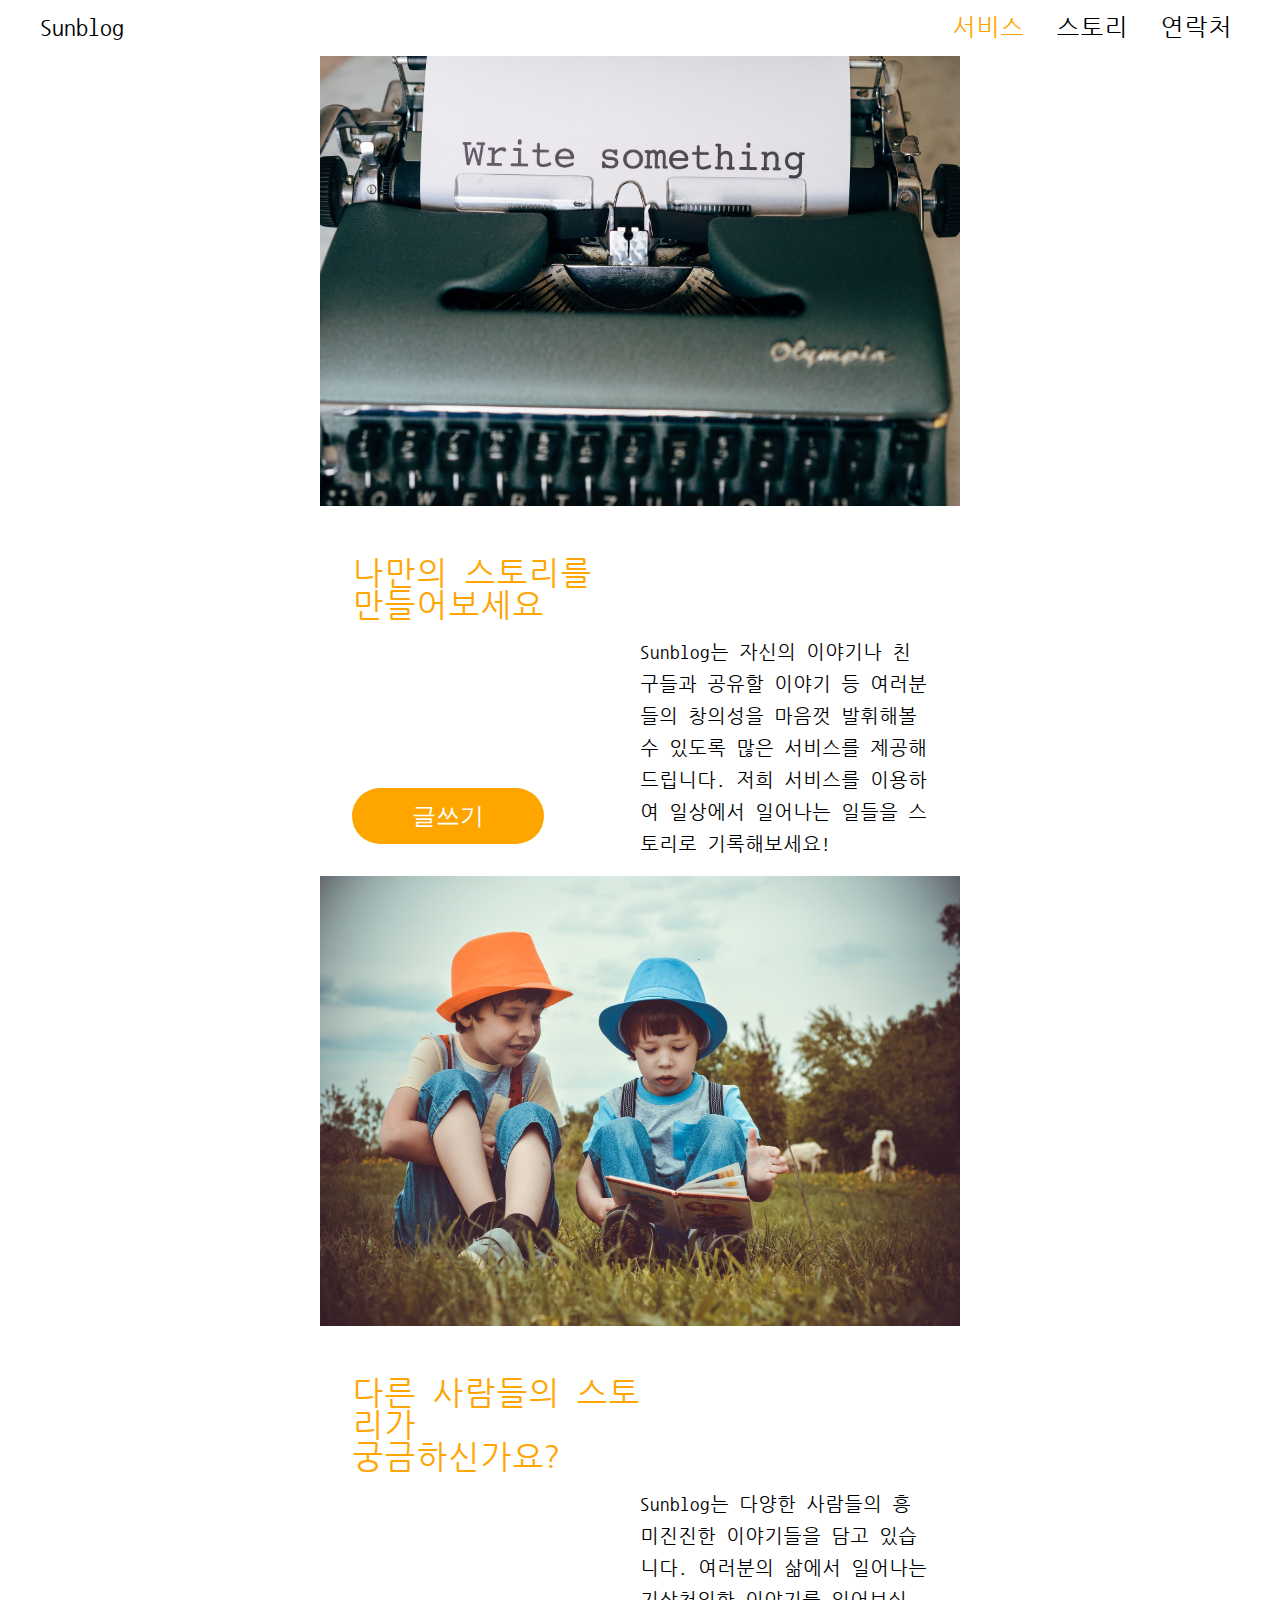
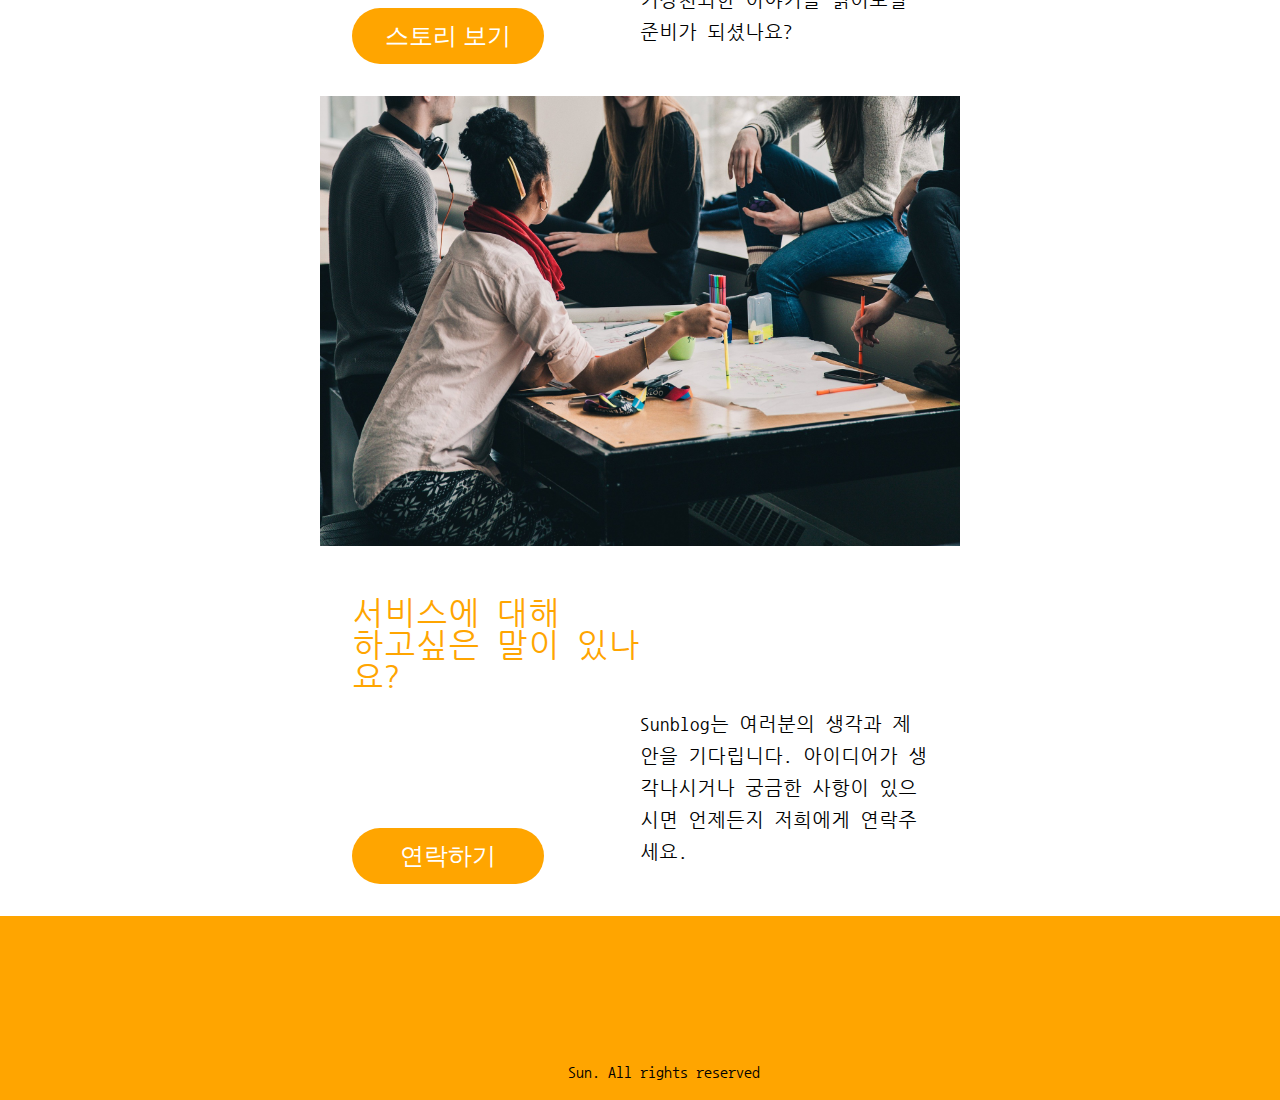
==== index.html @ 99cc29b4 "blog 첫번째 작성" ====
<!DOCTYPE html>
<html lang="ko">
<head>
  <meta charset="UTF-8">
  <meta http-equiv="X-UA-Compatible" content="IE=edge">
  <meta name="viewport" content="width=device-width, initial-scale=1.0">
  <title>Sunblog</title>
  <link rel="stylesheet" href="https://cdnjs.cloudflare.com/ajax/libs/font-awesome/6.4.0/css/all.min.css" integrity="sha512-iecdLmaskl7CVkqkXNQ/ZH/XLlvWZOJyj7Yy7tcenmpD1ypASozpmT/E0iPtmFIB46ZmdtAc9eNBvH0H/ZpiBw==" crossorigin="anonymous" referrerpolicy="no-referrer" />
  <link rel="stylesheet" href="css/landing.css">
</head>
<body>
  <!-- 헤더 -->
  <header>
    <a href="#" class="logo"><i class="fa-brands fa-blogger"></i>Sunblog</a>
    <div class="menu">
      <nav class="navbar">
        <ul>
          <li><a href="#about" class="active">서비스</a></li>
          <li><a href="#story">스토리</a></li>
          <li><a href="#contact">연락처</a></li>
        </ul>
      </nav>
      <div class="mode">
        <i class="fa-solid fa-toggle-on"></i>
        <i class="fa-solid fa-toggle-off active"></i>
      </div>
    </div>
  </header>

  <!-- 서비스 -->
  <section id="about" class="about">
    <div class="image">
      <img src="./imgs/about.jpg" alt="about">
    </div>
    <div class="content">
      <h3>나만의 스토리를 <br/>만들어보세요</h3>
      <p>Sunblog는 자신의 이야기나 친구들과 공유할 이야기 등 
        여러분들의 창의성을 마음껏 발휘해볼 수 있도록 많은 서비스를 제공해드립니다.
        저희 서비스를 이용하여 일상에서 일어나는 일들을 스토리로 기록해보세요!</p>
      <a href="./html/home.html"><button>글쓰기</button></a>
    </div>
  </section>

  <!-- 스토리 -->
  <section id="#story" class="story">
    <div class="image">
      <img src="./imgs/story.jpg" alt="story">
    </div>
    <div class="content">
      <h3 class="right">다른 사람들의 스토리가 <br/> 궁금하신가요?</h3>
      <p class="down">Sunblog는 다양한 사람들의 흥미진진한 이야기들을 담고 있습니다.
        여러분의 삶에서 일어나는 기상천외한 이야기를 읽어보실 준비가 되셨나요?</p>
      <a href="./html/story.html"><button>스토리 보기</button></a>
    </div>
  </section>

  <!-- 연락처 -->
  <section id="#contact" class="contact">
    <div class="image">
      <img src="./imgs/contact.jpg" alt="contact">
    </div>
    <div class="content">
      <h3 class="right">서비스에 대해 <br/> 하고싶은 말이 있나요?</h3>
      <p class="down">Sunblog는 여러분의 생각과 제안을 기다립니다.
        아이디어가 생각나시거나 궁금한 사항이 있으시면 언제든지 저희에게 연락주세요.</p>
      <a href="#"><button>연락하기</button></a>
    </div>
  </section>

  <!-- 푸터 -->
  <section class="footer">
    <div class="icons">
      <a href="https://ko-kr.facebook.com/" class="fab fa-facebook-f"></a>
      <a href="https://twitter.com/?lang=ko" class="fab fa-twitter"></a>
      <a href="https://instagram.com/" class="fab fa-instagram"></a>
      <a href="https://github.com" class="fab fa-github"></a>
      <a href="https://www.pinterest.co.kr/" class="fab fa-pinterest"></a>
      <div class="scroll-up"><i class="fa-solid fa-circle-up"></i></div>
    </div>
    <div class="credit"><i class="fa-brands fa-blogger"></i>Sun. All rights reserved</div>
  </section>

  <script src="js/scroll.js"></script>
  <script src="js/landing.js"></script>
</body>
</html>
---- css/landing.css ----
@import url('reset.css');
@import url('global.css');
@import url('header.css');
@import url('footer.css');
@import url('animaition.css');

/* 서비스, 스토리, 연락처 공통적용 */
section:not(.footer){
  width: 50vw;
  height: calc(100vh - var(--header-height)); /*헤더높이 제외*/
  min-height: calc(100vh - var(--header-height));
  max-height: calc(100vh - var(--header-height));
  margin: 0 auto;
  position: relative;
  /* border: 1px solid red; */
}

/* 섹션 이미지 */
.image img{
  width:100%; height: 50vh;
}

/* 섹션 텍스트 */
.content{
  padding: 3rem 2rem;
}

.content h3{
  width: 50%;
  font-size: 2rem;
  color: var(--primary-color);
  transition: .7s ease-out;
  /* border: 1px solid green; */
}

.content p{
  font-size: 1.2rem;
  padding: 1rem 0;
  width: 50%;
  /* border: 1px solid blue; */
  margin-left: auto;
  line-height: 2rem;
  transition: .7s ease-out;
}

/* 섹션 버튼 */
.content button{
  width: 12rem; height: 3.5rem;
  background-color: var(--primary-color);
  color: #fff;
  border: none;
  border-radius: 2rem;
  cursor: pointer;
  font-size: 1.5rem;
  transition: .2s;
  margin-top: 2rem;
  position: absolute;
  bottom: 2rem;
}

.content button:hover{
  background-color: var(--secondary-color);
  letter-spacing: .2rem;
}

@media (max-width: 1000px){
  section:not(.footer){ /*이미지와 텍스트 너비 조정 */
    width: 90vw;
  }
  .content{ /* 이미지와 텍스트 세로방향 나열 */
    display: flex;
    flex-flow: column;
  }
  .content h3,
  .content p{
    width: 100%;
    text-align: center;
  }
  .content h3{
    font-size: 4rem;
  }
  .content p{
    font-size: 2.5rem;
    line-height: 3rem;
  }
  .content button{
    width: 100%;
    height: 5rem;
    border-radius: 3rem;
    font-size: 2.5rem;
    left: 50%;
    transform: translateX(-50%);
    bottom: 1.5rem;
  }
}

@media (max-width: 830px){
  .content h3{
    font-size: 3rem;
  }
  .content p{
    font-size: 2rem;
    line-height: 2rem;
  }
}

@media (max-width: 550px){
  header .navbar ul{ /*네비게이션 메뉴 숨기기*/
    display: none;
  }
  .content h3{
    font-size: 1.5rem;
  }
  .content p{
    font-size: 1.1rem;
    line-height: 1.5rem;
  }
  .content button{ /*버튼 크기 조정*/
    height: 3rem;
    font-size: 1.2rem;
  }
  .image img{ /*이미지 높이 조정*/
    height: 40vh;

  }
}

@media (max-width: 420px){ /*로고, 텍스트 폰트 크기 조정*/
  header .logo{
    font-size: 1.2rem;
  }
  .content{
    padding: 2rem 1rem;
    /* display: flex;
    flex-flow: column; -속되어서 안해되될듯*/
  }
  .content h3{
    font-size: 1.7rem;
  }
  .content p{
    font-size: 1.2rem;
    line-height: 1.5rem;
  }
  .content button{
    bottom: 2rem;
  }
}

@media (max-width: 380px){
  .content{
    padding: 1rem 1rem;
  }
  .content h3{
    font-size: 1.7rem;
  }
  .content button{
    bottom: 1rem;
  }
}

@media (max-width: 300px){ /*갤럭시 폴드*/
  .content h3{
    font-size: 1.2rem;
  }
  .content p{
    font-size: .8rem;
    line-height: 1.5rem;
  }
}
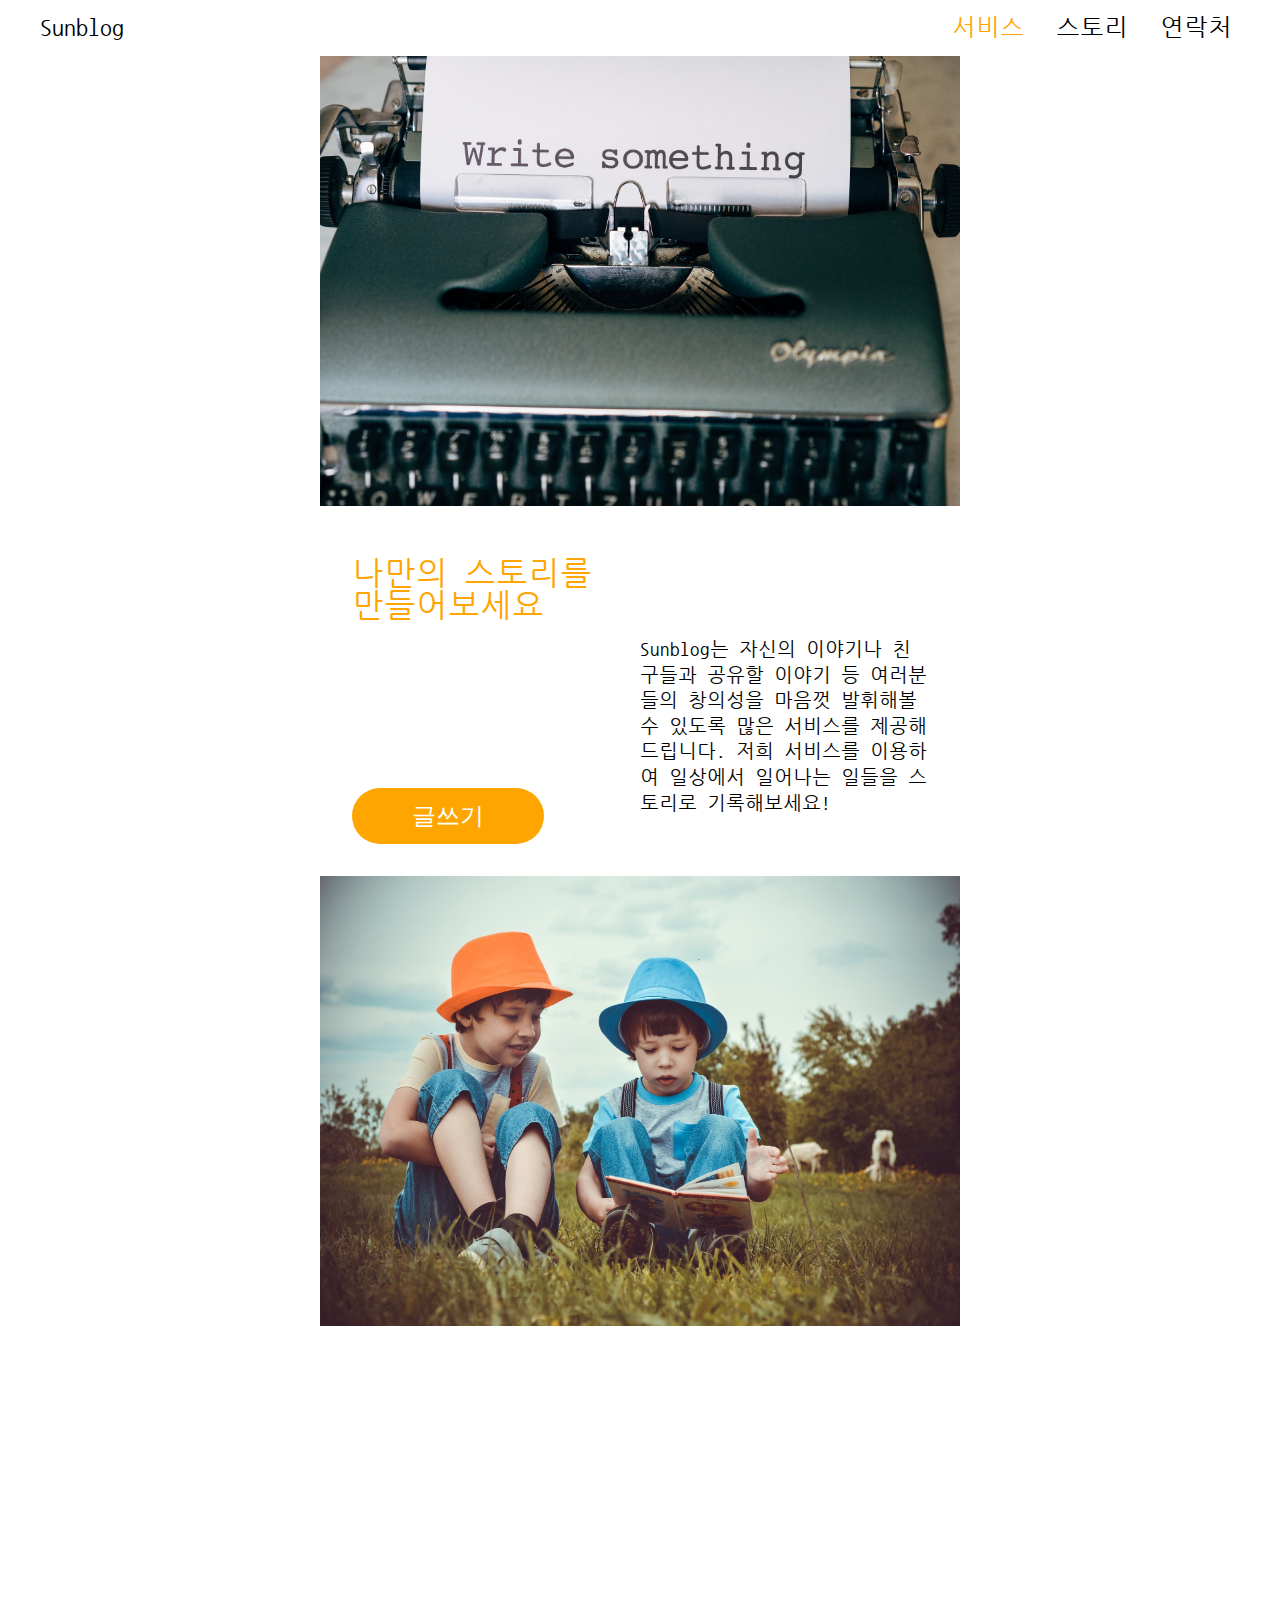
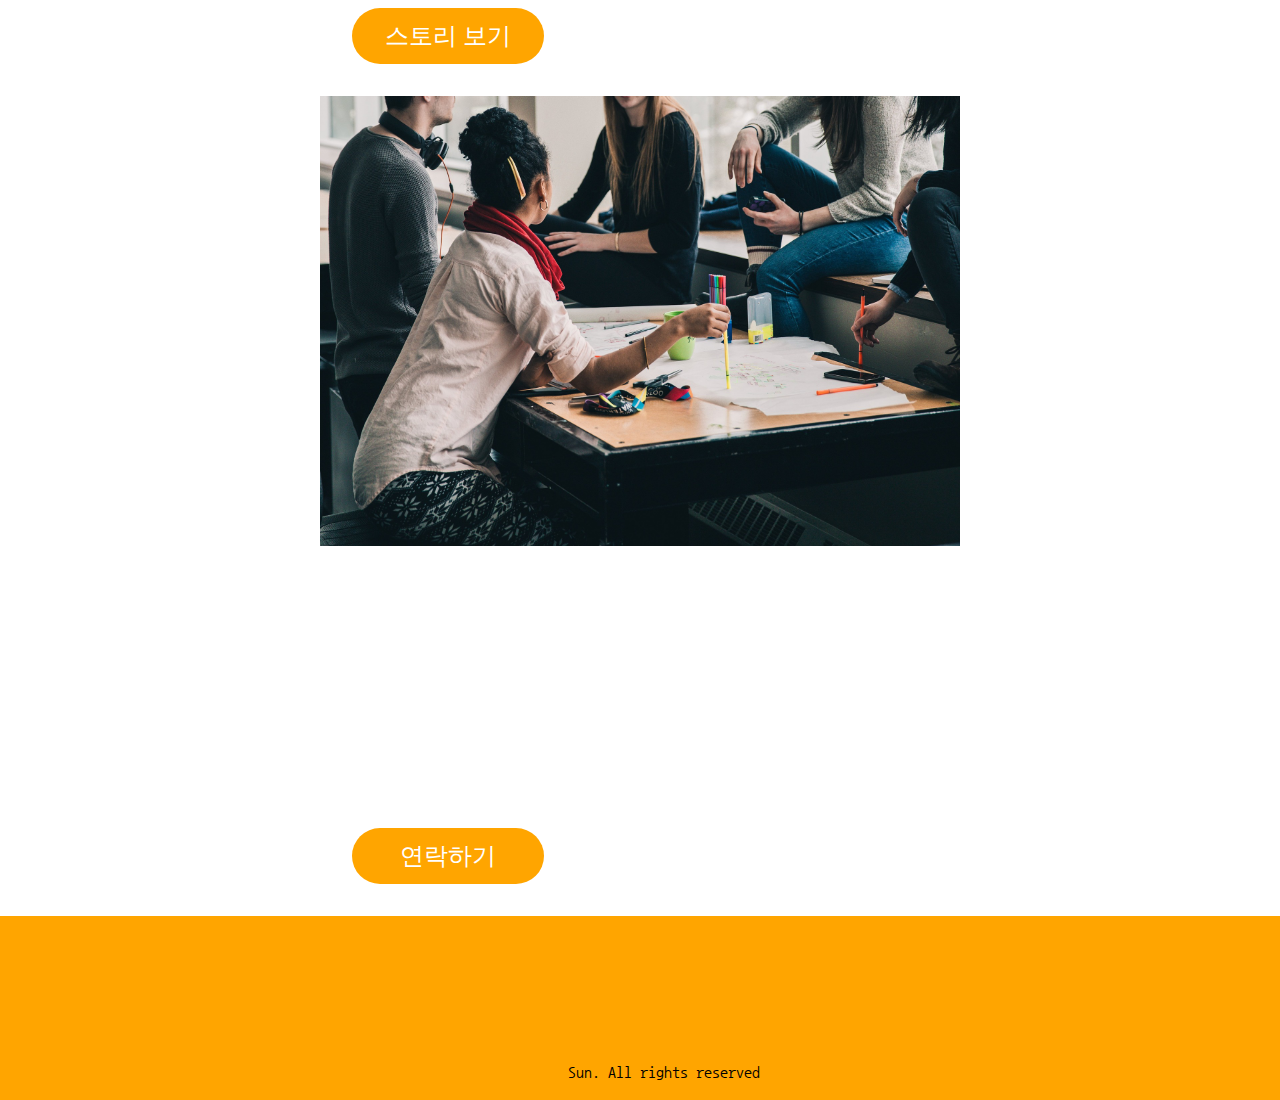
==== commit ea18da80: "수업 2일차" ====
--- a/index.html
+++ b/index.html
@@ -28,7 +28,7 @@
   </header>
 
   <!-- 서비스 -->
-  <section id="about" class="about">
+  <section class="about" id="about">
     <div class="image">
       <img src="./imgs/about.jpg" alt="about">
     </div>
@@ -42,7 +42,7 @@
   </section>
 
   <!-- 스토리 -->
-  <section id="#story" class="story">
+  <section class="story" id="story">
     <div class="image">
       <img src="./imgs/story.jpg" alt="story">
     </div>
@@ -55,7 +55,7 @@
   </section>
 
   <!-- 연락처 -->
-  <section id="#contact" class="contact">
+  <section class="contact" id="contact">
     <div class="image">
       <img src="./imgs/contact.jpg" alt="contact">
     </div>
@@ -70,11 +70,11 @@
   <!-- 푸터 -->
   <section class="footer">
     <div class="icons">
-      <a href="https://ko-kr.facebook.com/" class="fab fa-facebook-f"></a>
-      <a href="https://twitter.com/?lang=ko" class="fab fa-twitter"></a>
-      <a href="https://instagram.com/" class="fab fa-instagram"></a>
-      <a href="https://github.com" class="fab fa-github"></a>
-      <a href="https://www.pinterest.co.kr/" class="fab fa-pinterest"></a>
+      <a href="https://ko-kr.facebook.com/" target="_blank" class="fab fa-facebook-f"></a>
+      <a href="https://twitter.com/?lang=ko" target="_blank" class="fab fa-twitter"></a>
+      <a href="https://instagram.com/" target="_blank" class="fab fa-instagram"></a>
+      <a href="https://github.com" target="_blank" class="fab fa-github"></a>
+      <a href="https://www.pinterest.co.kr/" target="_blank" class="fab fa-pinterest"></a>
       <div class="scroll-up"><i class="fa-solid fa-circle-up"></i></div>
     </div>
     <div class="credit"><i class="fa-brands fa-blogger"></i>Sun. All rights reserved</div>
--- a/css/landing.css
+++ b/css/landing.css
@@ -2,7 +2,7 @@
 @import url('global.css');
 @import url('header.css');
 @import url('footer.css');
-@import url('animaition.css');
+@import url('animation.css');
 
 /* 서비스, 스토리, 연락처 공통적용 */
 section:not(.footer){
@@ -39,7 +39,7 @@
   width: 50%;
   /* border: 1px solid blue; */
   margin-left: auto;
-  line-height: 2rem;
+  line-height: 1.6rem;
   transition: .7s ease-out;
 }
 
@@ -63,6 +63,15 @@
   letter-spacing: .2rem;
 }
 
+@media (max-width:1100px){
+  .content h3{
+    font-size: 1.8rem;
+  }
+  .content p{
+    font-size: 1rem;
+  }
+}
+
 @media (max-width: 1000px){
   section:not(.footer){ /*이미지와 텍스트 너비 조정 */
     width: 90vw;
@@ -77,11 +86,12 @@
     text-align: center;
   }
   .content h3{
-    font-size: 4rem;
-  }
-  .content p{
-    font-size: 2.5rem;
-    line-height: 3rem;
+    font-size: 3rem;
+    line-height: 3.5rem;
+  }
+  .content p{
+    font-size: 1.8rem;
+    line-height: 2.5rem;
   }
   .content button{
     width: 100%;
@@ -92,16 +102,36 @@
     transform: translateX(-50%);
     bottom: 1.5rem;
   }
+  .image img{
+    height: 45vh;
+  }
 }
 
 @media (max-width: 830px){
   .content h3{
-    font-size: 3rem;
-  }
-  .content p{
+    font-size: 2.3rem;
+    line-height: 2.7rem;
+  }
+  .content p{
+    font-size: 1.4rem;
+    line-height: 2rem;
+  }
+  .content button{
     font-size: 2rem;
-    line-height: 2rem;
-  }
+    height: 4rem;
+  }
+}
+
+@media (max-width: 650px){
+  .content h3{
+    font-size: 2.3rem;
+    line-height: 2.6rem;
+  }
+  .content p{
+    font-size: 1.3rem;
+    line-height: 2.2rem;
+  }
+  
 }
 
 @media (max-width: 550px){
@@ -110,6 +140,7 @@
   }
   .content h3{
     font-size: 1.5rem;
+    line-height: 1.7rem;
   }
   .content p{
     font-size: 1.1rem;
@@ -135,14 +166,15 @@
     flex-flow: column; -속되어서 안해되될듯*/
   }
   .content h3{
-    font-size: 1.7rem;
-  }
-  .content p{
-    font-size: 1.2rem;
-    line-height: 1.5rem;
-  }
-  .content button{
-    bottom: 2rem;
+    font-size: 1.6rem;
+  }
+  .content p{
+    font-size: 1.1rem;
+    line-height: 1.5rem;
+  }
+  .content button{
+    bottom: 1.2rem;
+    height: 2.2rem;
   }
 }
 
@@ -151,9 +183,15 @@
     padding: 1rem 1rem;
   }
   .content h3{
-    font-size: 1.7rem;
-  }
-  .content button{
+    font-size: 1.5rem;
+  }
+  .content p{
+    font-size: 1rem;
+    line-height: 1.2rem;
+  }
+  .content button{
+    height: 2.5rem;
+    font-size: 1rem;
     bottom: 1rem;
   }
 }
@@ -161,6 +199,7 @@
 @media (max-width: 300px){ /*갤럭시 폴드*/
   .content h3{
     font-size: 1.2rem;
+    line-height: 1.5rem;
   }
   .content p{
     font-size: .8rem;
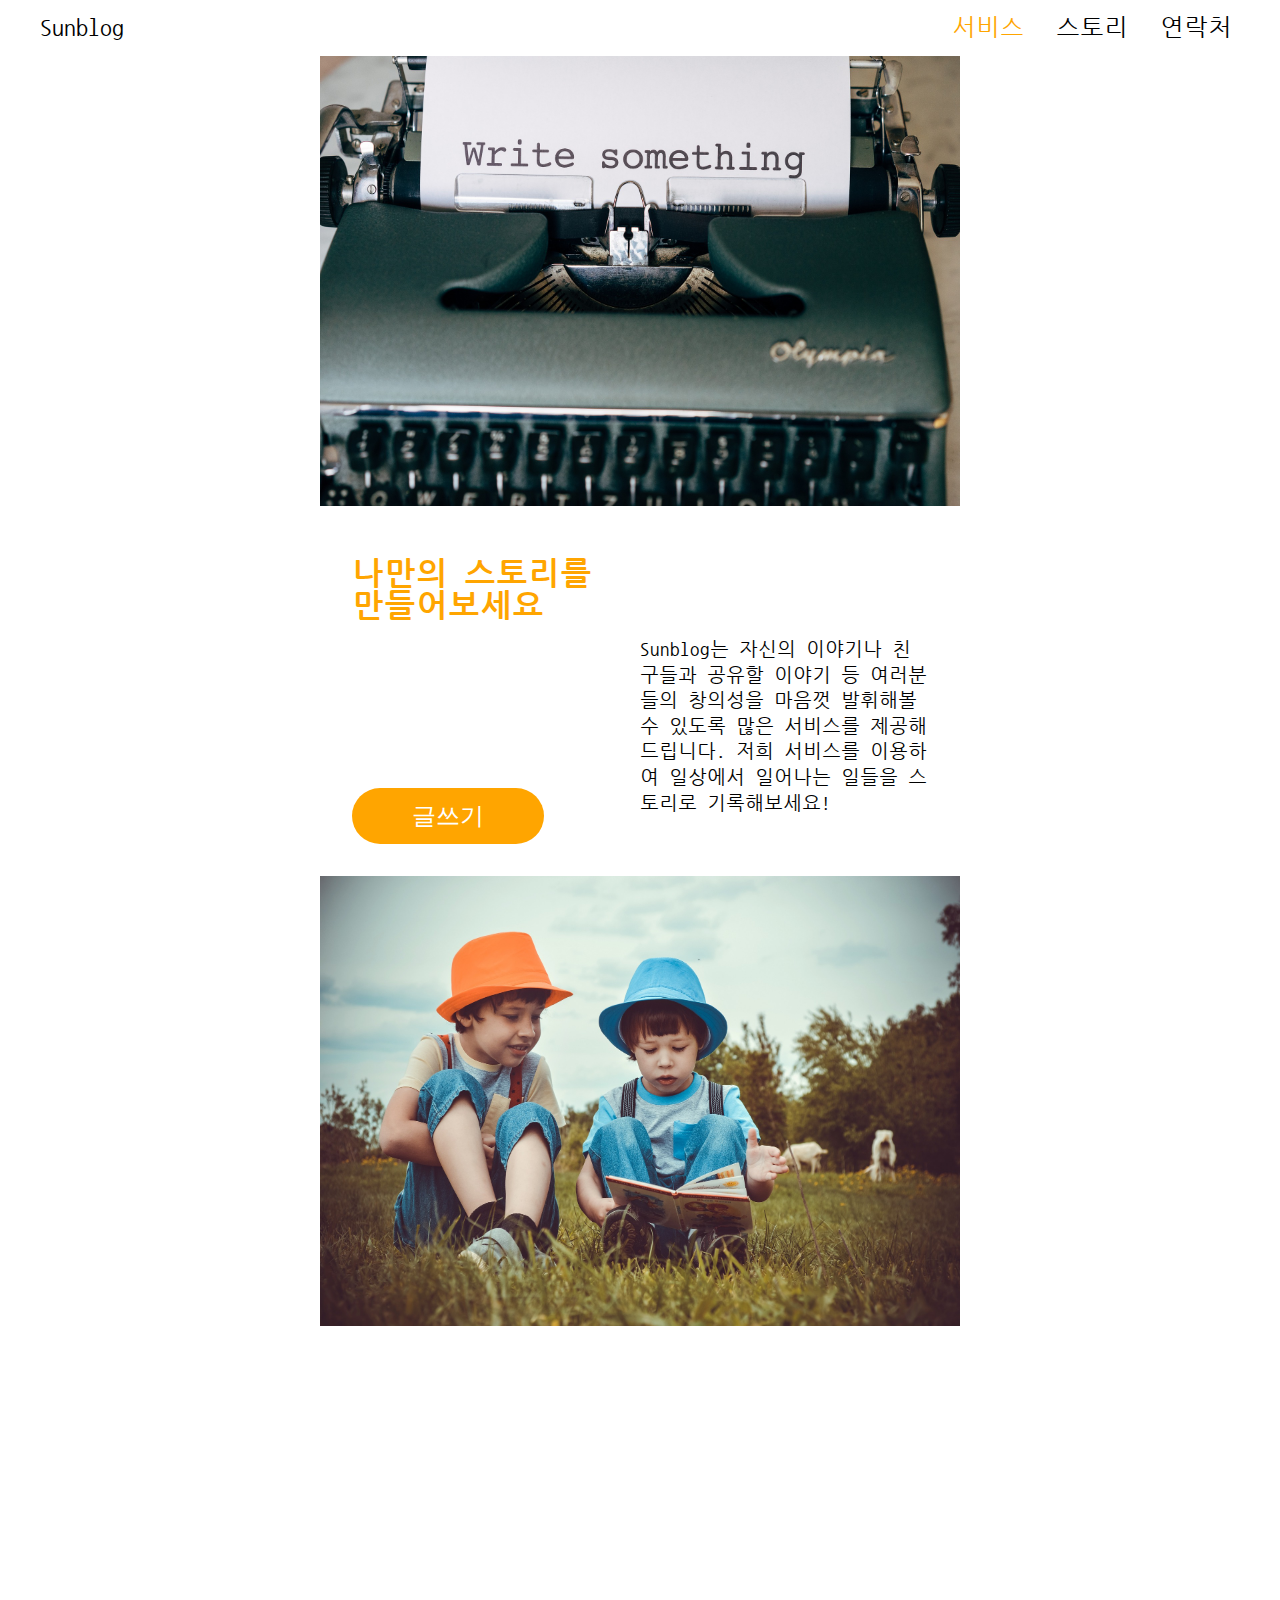
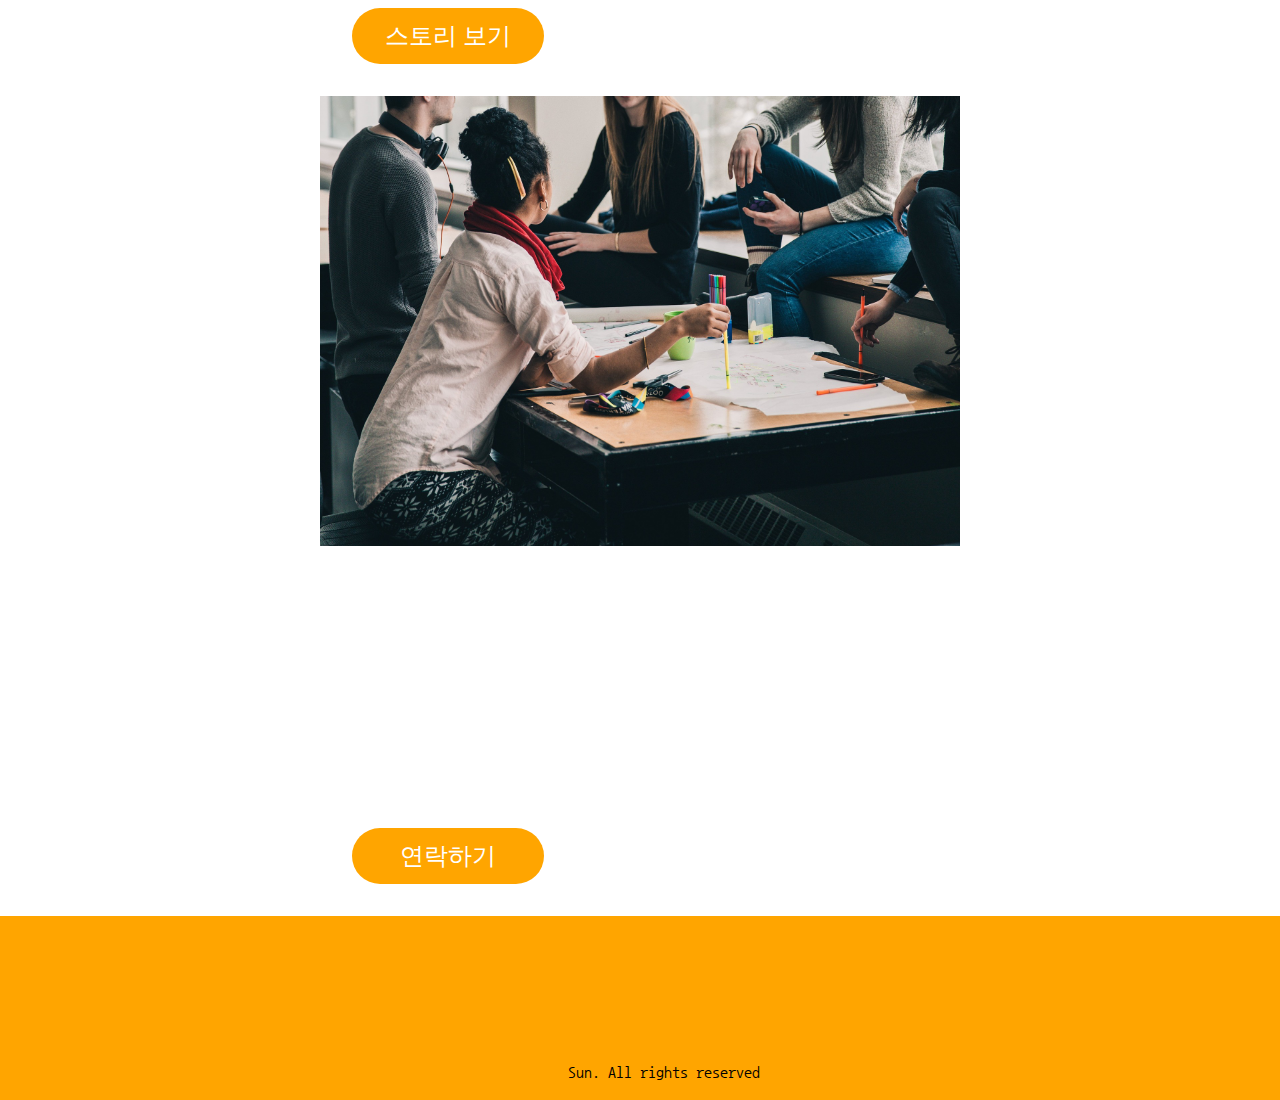
==== commit 02b2797a: "html끼리 링크연결했는데 잘안됨, post페이지 tool클릭시 아이콘색상바뀜" ====
--- a/index.html
+++ b/index.html
@@ -11,7 +11,7 @@
 <body>
   <!-- 헤더 -->
   <header>
-    <a href="#" class="logo"><i class="fa-brands fa-blogger"></i>Sunblog</a>
+    <a href="../index.html" class="logo"><i class="fa-brands fa-blogger"></i>Sunblog</a>
     <div class="menu">
       <nav class="navbar">
         <ul>
